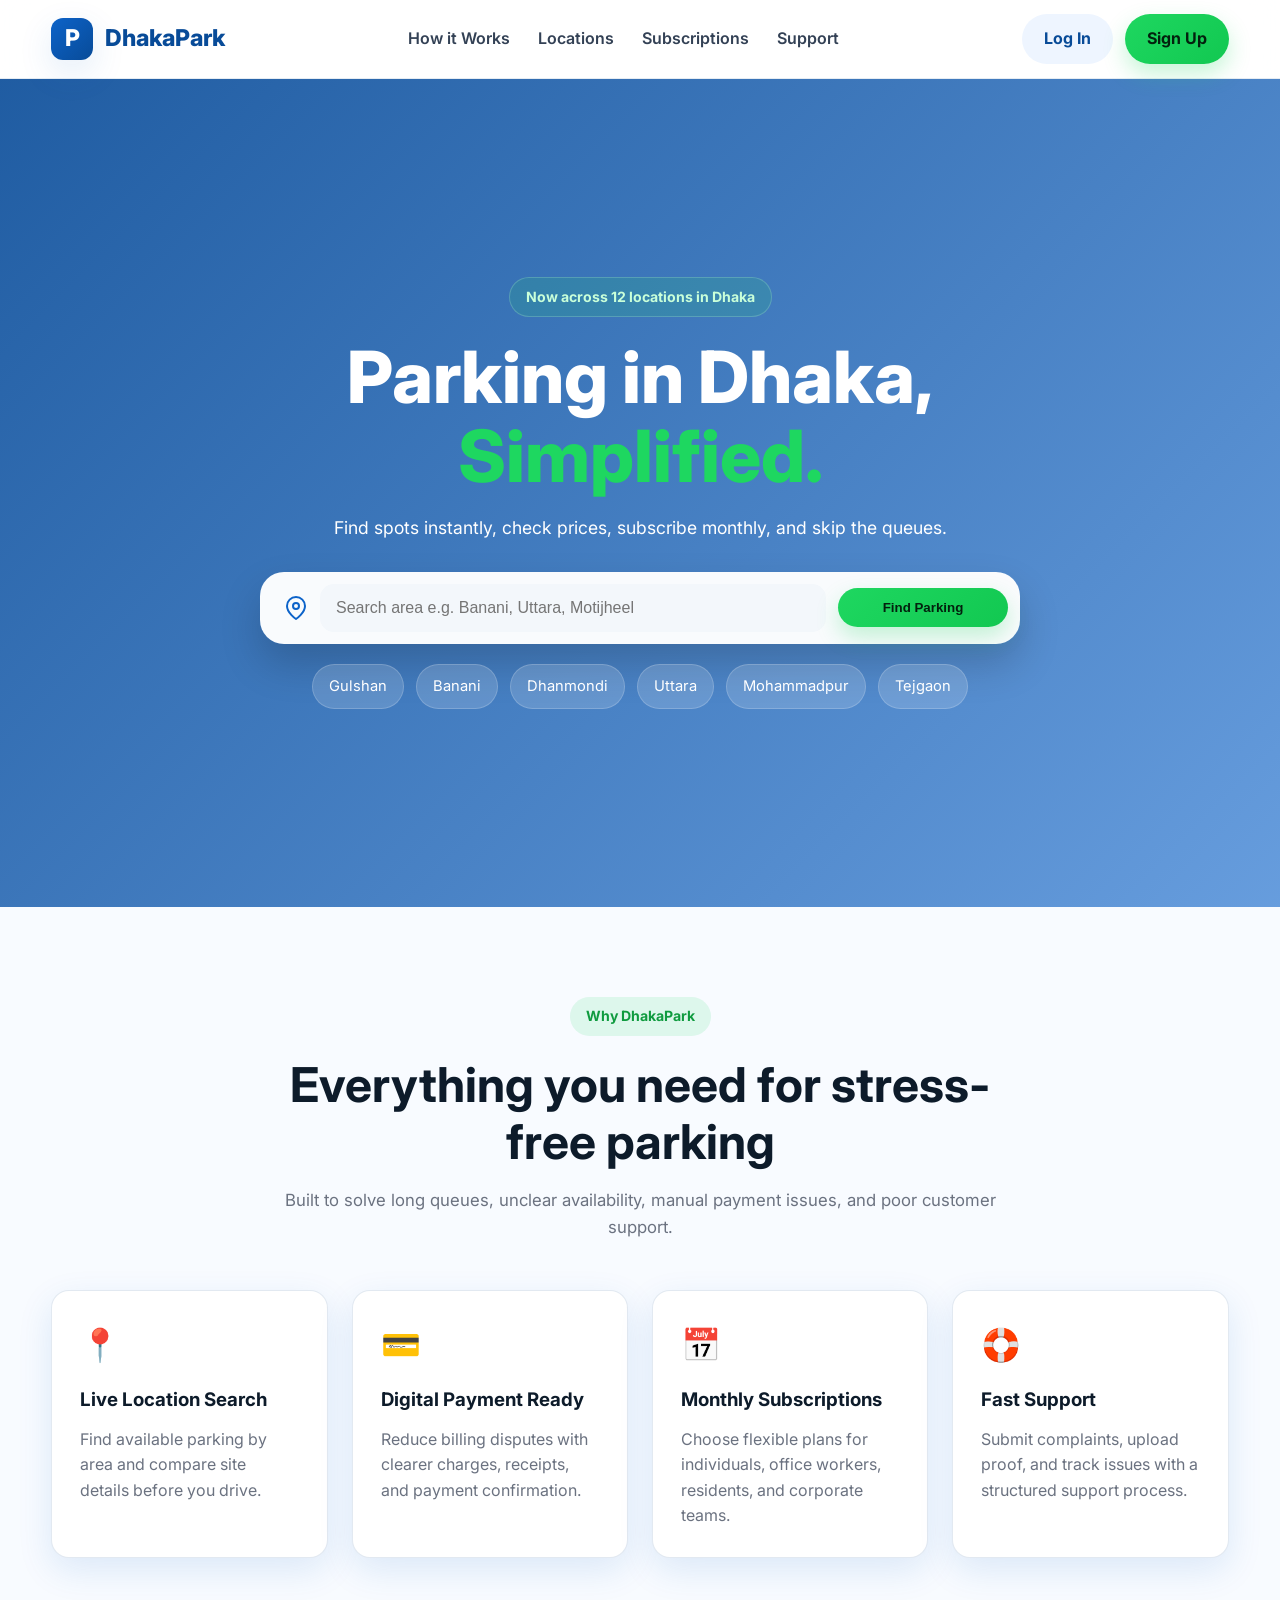
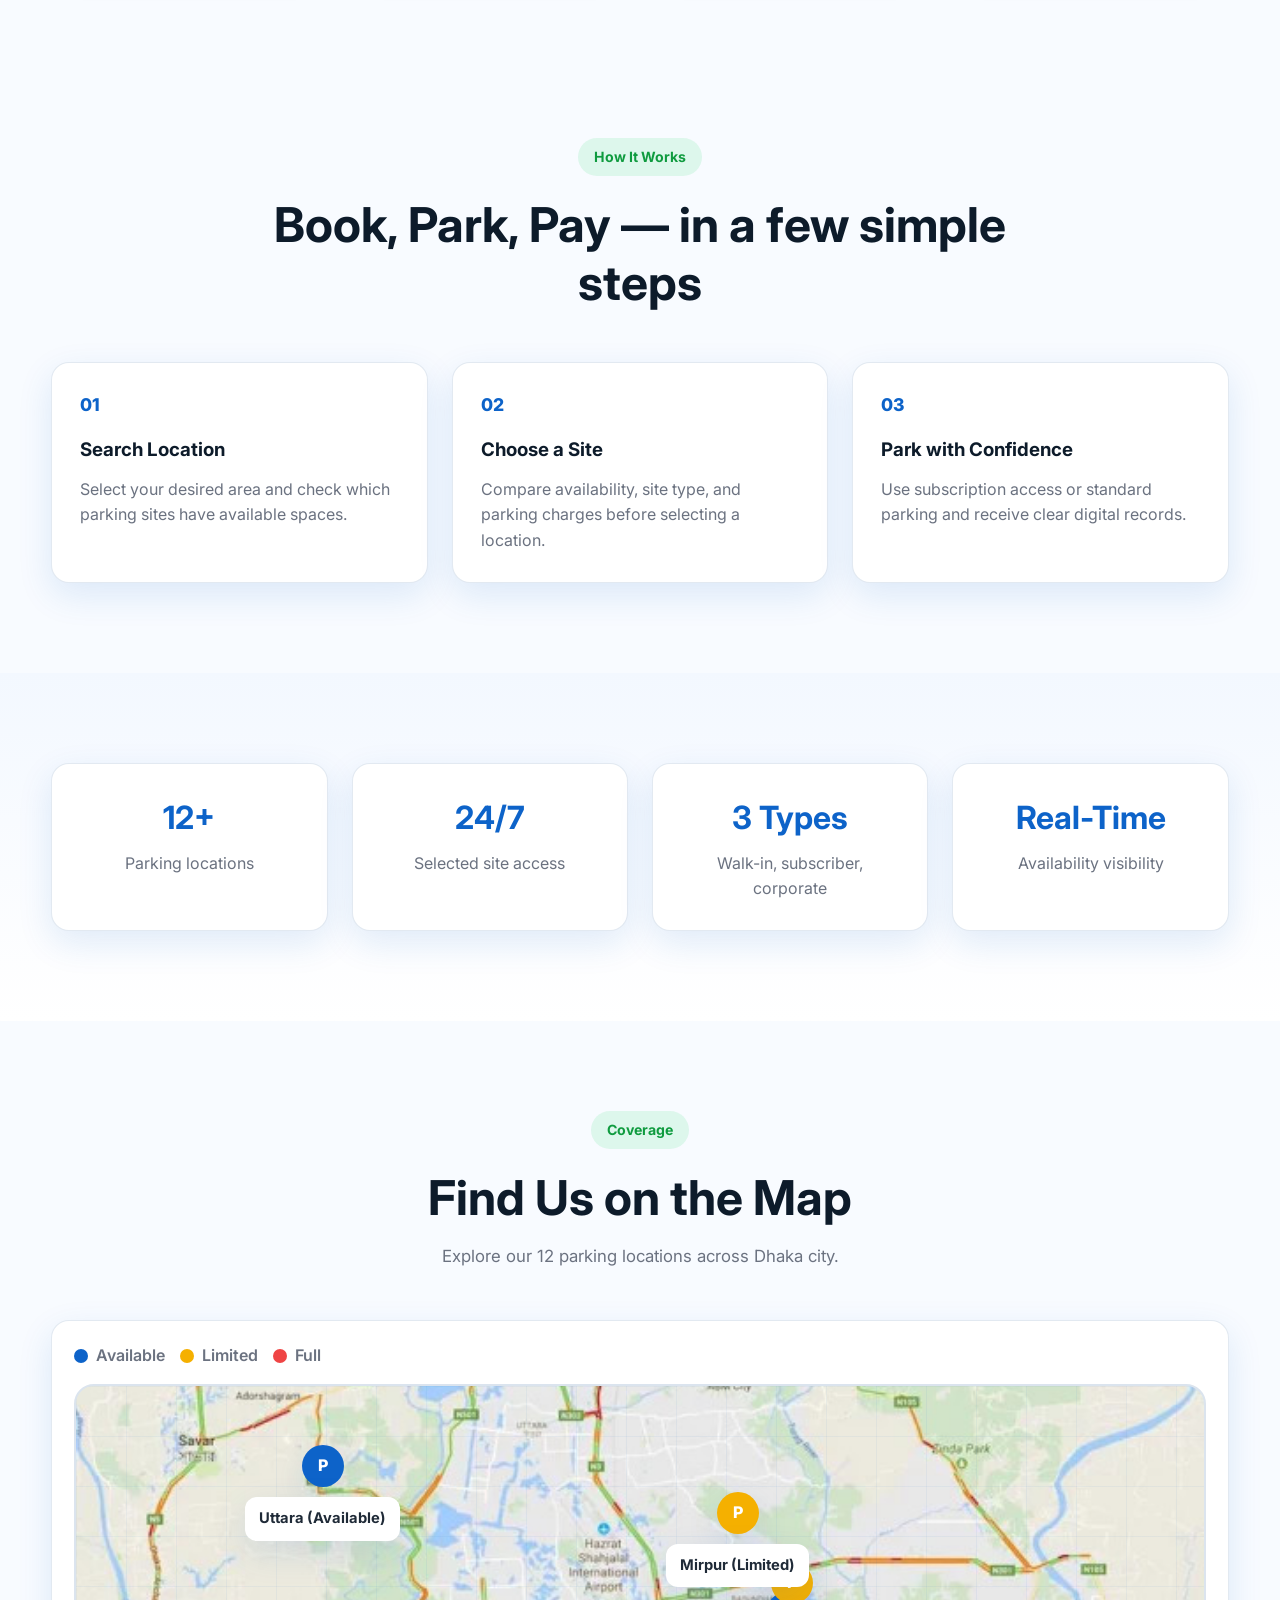
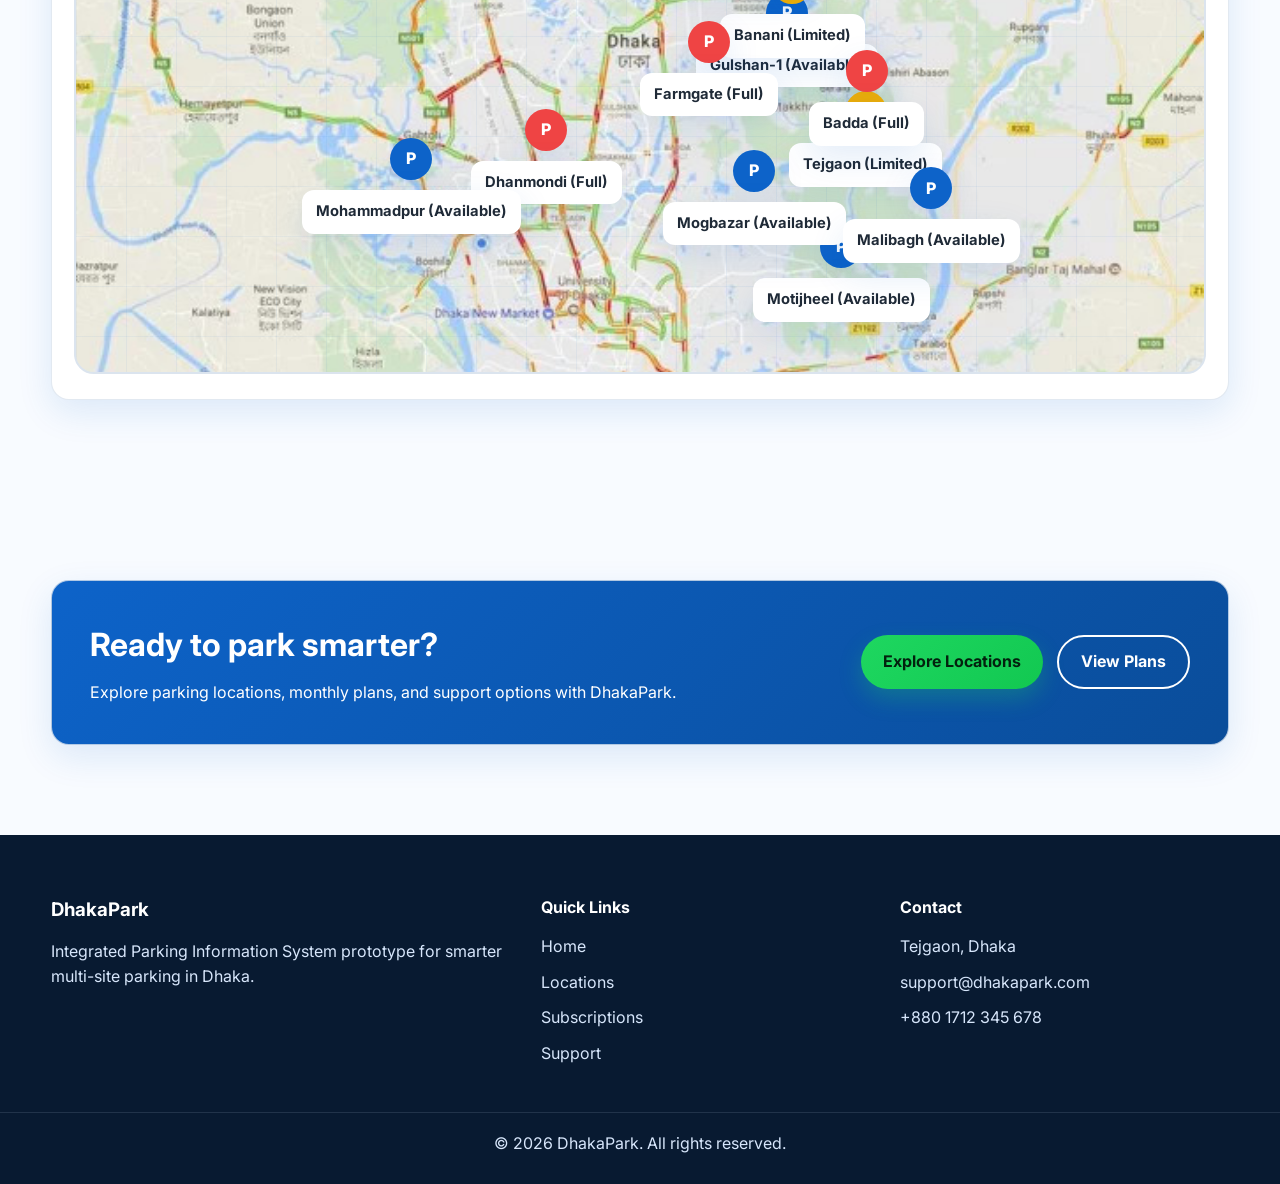
==== index.html @ 7a77daf3 "Initial commit: DhakaPark IPMIS prototype" ====
<!DOCTYPE html>
<html lang="en">
<head>
  <meta charset="UTF-8" />
  <meta name="viewport" content="width=device-width, initial-scale=1.0" />
  <title>DhakaPark | Smart Parking in Dhaka</title>
  <link rel="preconnect" href="https://fonts.googleapis.com">
  <link rel="preconnect" href="https://fonts.gstatic.com" crossorigin>
  <link href="https://fonts.googleapis.com/css2?family=Inter:wght@400;500;600;700;800&display=swap" rel="stylesheet">
  <link rel="stylesheet" href="css/style.css" />
</head>
<body>

  <header class="navbar">
    <div class="container nav-wrapper">
      <a href="index.html" class="logo">
        <div class="logo-icon">P</div>
        <span>DhakaPark</span>
      </a>

      <nav class="nav-links" id="navLinks">
        <a href="#how-it-works">How it Works</a>
        <a href="locations.html">Locations</a>
        <a href="subscriptions.html">Subscriptions</a>
        <a href="support.html">Support</a>
      </nav>

      <div class="nav-actions">
        <a href="login.html" class="btn btn-light">Log In</a>
        <a href="signup.html" class="btn btn-primary">Sign Up</a>
      </div>

      <button class="menu-toggle" id="menuToggle">☰</button>
    </div>
  </header>

  <section class="hero">
    <div class="hero-overlay"></div>
    <div class="container hero-content reveal">
      <span class="hero-badge">Now across 12 locations in Dhaka</span>
      <h1>Parking in Dhaka, <span>Simplified.</span></h1>
      <p>Find spots instantly, check prices, subscribe monthly, and skip the queues.</p>

      <div class="search-box">
        <svg class="search-icon" width="24" height="24" viewBox="0 0 24 24" fill="none" stroke="currentColor" stroke-width="2" stroke-linecap="round" stroke-linejoin="round"><path d="M21 10c0 7-9 13-9 13s-9-6-9-13a9 9 0 0 1 18 0z"></path><circle cx="12" cy="10" r="3"></circle></svg>
        <input type="text" id="mapSearchInput" placeholder="Search area e.g. Banani, Uttara, Motijheel" />
        <button id="mapSearchBtn" class="btn btn-primary search-btn">Find Parking</button>
      </div>

      <div class="popular-tags">
        <span>Gulshan</span>
        <span>Banani</span>
        <span>Dhanmondi</span>
        <span>Uttara</span>
        <span>Mohammadpur</span>
        <span>Tejgaon</span>
      </div>
    </div>
  </section>

  <section class="features section">
    <div class="container">
      <div class="section-title reveal">
        <span class="section-badge">Why DhakaPark</span>
        <h2>Everything you need for stress-free parking</h2>
        <p>Built to solve long queues, unclear availability, manual payment issues, and poor customer support.</p>
      </div>

      <div class="feature-grid">
        <div class="feature-card reveal">
          <div class="feature-icon">📍</div>
          <h3>Live Location Search</h3>
          <p>Find available parking by area and compare site details before you drive.</p>
        </div>

        <div class="feature-card reveal">
          <div class="feature-icon">💳</div>
          <h3>Digital Payment Ready</h3>
          <p>Reduce billing disputes with clearer charges, receipts, and payment confirmation.</p>
        </div>

        <div class="feature-card reveal">
          <div class="feature-icon">📅</div>
          <h3>Monthly Subscriptions</h3>
          <p>Choose flexible plans for individuals, office workers, residents, and corporate teams.</p>
        </div>

        <div class="feature-card reveal">
          <div class="feature-icon">🛟</div>
          <h3>Fast Support</h3>
          <p>Submit complaints, upload proof, and track issues with a structured support process.</p>
        </div>
      </div>
    </div>
  </section>

  <section class="how section" id="how-it-works">
    <div class="container">
      <div class="section-title reveal">
        <span class="section-badge">How It Works</span>
        <h2>Book, Park, Pay — in a few simple steps</h2>
      </div>

      <div class="steps-grid">
        <div class="step-card reveal">
          <span class="step-number">01</span>
          <h3>Search Location</h3>
          <p>Select your desired area and check which parking sites have available spaces.</p>
        </div>

        <div class="step-card reveal">
          <span class="step-number">02</span>
          <h3>Choose a Site</h3>
          <p>Compare availability, site type, and parking charges before selecting a location.</p>
        </div>

        <div class="step-card reveal">
          <span class="step-number">03</span>
          <h3>Park with Confidence</h3>
          <p>Use subscription access or standard parking and receive clear digital records.</p>
        </div>
      </div>
    </div>
  </section>

  <section class="stats section">
    <div class="container stats-grid">
      <div class="stat-card reveal">
        <h3>12+</h3>
        <p>Parking locations</p>
      </div>
      <div class="stat-card reveal">
        <h3>24/7</h3>
        <p>Selected site access</p>
      </div>
      <div class="stat-card reveal">
        <h3>3 Types</h3>
        <p>Walk-in, subscriber, corporate</p>
      </div>
      <div class="stat-card reveal">
        <h3>Real-Time</h3>
        <p>Availability visibility</p>
      </div>
    </div>
  </section>

  <section class="map section" id="map">
    <div class="container">
      <div class="section-title reveal">
        <span class="section-badge">Coverage</span>
        <h2>Find Us on the Map</h2>
        <p>Explore our 12 parking locations across Dhaka city.</p>
      </div>
      <div class="map-panel reveal">
        <div class="map-toolbar">
          <span style="display: flex; align-items: center; gap: 8px;"><div class="map-dot blue-status"></div> Available</span>
          <span style="display: flex; align-items: center; gap: 8px;"><div class="map-dot yellow"></div> Limited</span>
          <span style="display: flex; align-items: center; gap: 8px;"><div class="map-dot red"></div> Full</span>
        </div>
        <div class="fake-map">
          <div class="map-grid"></div>
          
          <div class="map-marker marker-a" style="top: 35%; left: 55%;">
            <span>P</span>
            <div class="map-label">Gulshan-1 (Available)</div>
          </div>
          
          <div class="map-marker marker-b" style="top: 30%; left: 45%;">
            <span>P</span>
            <div class="map-label">Banani (Limited)</div>
          </div>
          
          <div class="map-marker marker-c" style="top: 55%; left: 35%;">
            <span>P</span>
            <div class="map-label">Dhanmondi (Full)</div>
          </div>
          
          <div class="map-marker marker-a" style="top: 75%; left: 60%;">
            <span>P</span>
            <div class="map-label">Motijheel (Available)</div>
          </div>

          <div class="map-marker marker-a" style="top: 10%; left: 15%;">
            <span>P</span>
            <div class="map-label">Uttara (Available)</div>
          </div>

          <div class="map-marker marker-b" style="bottom: 15%; right: 35%;">
            <span>P</span>
            <div class="map-label">Mirpur (Limited)</div>
          </div>

          <div class="map-marker marker-c" style="top: 40%; left: 50%;">
            <span>P</span>
            <div class="map-label">Farmgate (Full)</div>
          </div>

          <div class="map-marker marker-a" style="top: 60%; left: 20%;">
            <span>P</span>
            <div class="map-label">Mohammadpur (Available)</div>
          </div>

          <div class="map-marker marker-b" style="top: 52%; left: 58%;">
            <span>P</span>
            <div class="map-label">Tejgaon (Limited)</div>
          </div>

          <div class="map-marker marker-a" style="top: 62%; left: 52%;">
            <span>P</span>
            <div class="map-label">Mogbazar (Available)</div>
          </div>

          <div class="map-marker marker-c" style="top: 45%; left: 65%;">
            <span>P</span>
            <div class="map-label">Badda (Full)</div>
          </div>

          <div class="map-marker marker-a" style="top: 65%; left: 68%;">
            <span>P</span>
            <div class="map-label">Malibagh (Available)</div>
          </div>
        </div>
      </div>
    </div>
  </section>

  <section class="cta section">
    <div class="container cta-box reveal">
      <div>
        <h2>Ready to park smarter?</h2>
        <p>Explore parking locations, monthly plans, and support options with DhakaPark.</p>
      </div>
      <div class="cta-buttons">
        <a href="locations.html" class="btn btn-primary">Explore Locations</a>
        <a href="subscriptions.html" class="btn btn-outline">View Plans</a>
      </div>
    </div>
  </section>

  <footer class="footer">
    <div class="container footer-grid">
      <div>
        <h3>DhakaPark</h3>
        <p>Integrated Parking Information System prototype for smarter multi-site parking in Dhaka.</p>
      </div>

      <div>
        <h4>Quick Links</h4>
        <a href="index.html">Home</a>
        <a href="locations.html">Locations</a>
        <a href="subscriptions.html">Subscriptions</a>
        <a href="support.html">Support</a>
      </div>

      <div>
        <h4>Contact</h4>
        <p>Tejgaon, Dhaka</p>
        <p>support@dhakapark.com</p>
        <p>+880 1712 345 678</p>
      </div>
    </div>
    <div class="footer-bottom">
      <p>© 2026 DhakaPark. All rights reserved.</p>
    </div>
  </footer>

  <script src="js/script.js"></script>
</body>
</html>
---- css/style.css ----
* {
  margin: 0;
  padding: 0;
  box-sizing: border-box;
}

:root {
  --primary: #0d63c9;
  --primary-dark: #084b98;
  --secondary: #1ed760;
  --dark: #0d1b2a;
  --text: #1f2a37;
  --muted: #6b7280;
  --light: #f4f8fc;
  --white: #ffffff;
  --border: #dbe4ee;
  --shadow: 0 12px 35px rgba(13, 99, 201, 0.12);
  --radius: 18px;
}

html {
  scroll-behavior: smooth;
}

body {
  font-family: 'Inter', sans-serif;
  color: var(--text);
  background: #f8fbff;
  line-height: 1.6;
}

a {
  text-decoration: none;
  color: inherit;
}

.container {
  width: min(1180px, 92%);
  margin: 0 auto;
}

.section {
  padding: 90px 0;
}

.navbar {
  position: sticky;
  top: 0;
  z-index: 999;
  background: rgba(255, 255, 255, 0.88);
  backdrop-filter: blur(14px);
  border-bottom: 1px solid rgba(219, 228, 238, 0.7);
}

.nav-wrapper {
  display: flex;
  align-items: center;
  justify-content: space-between;
  min-height: 78px;
  position: relative;
}

.logo {
  display: flex;
  align-items: center;
  gap: 12px;
  font-size: 1.45rem;
  font-weight: 800;
  color: var(--primary-dark);
}

.logo-icon {
  width: 42px;
  height: 42px;
  background: linear-gradient(135deg, var(--primary), var(--primary-dark));
  color: var(--white);
  border-radius: 12px;
  display: grid;
  place-items: center;
  font-weight: 800;
  box-shadow: var(--shadow);
}

.nav-links {
  display: flex;
  align-items: center;
  gap: 28px;
}

.nav-links a {
  font-weight: 600;
  color: #334155;
  transition: 0.3s ease;
  position: relative;
}

.nav-links a:hover,
.nav-links a.active-link {
  color: var(--primary);
}

.nav-links a::after {
  content: "";
  position: absolute;
  left: 0;
  bottom: -8px;
  width: 0;
  height: 2px;
  background: var(--secondary);
  transition: 0.3s ease;
}

.nav-links a:hover::after,
.nav-links a.active-link::after {
  width: 100%;
}

.nav-actions {
  display: flex;
  align-items: center;
  gap: 12px;
}

.menu-toggle {
  display: none;
  border: none;
  background: transparent;
  font-size: 1.7rem;
  cursor: pointer;
}

.btn {
  display: inline-flex;
  align-items: center;
  justify-content: center;
  padding: 12px 22px;
  border-radius: 999px;
  font-weight: 700;
  transition: 0.35s ease;
  cursor: pointer;
  border: none;
}

.btn-primary {
  background: linear-gradient(135deg, var(--secondary), #12c851);
  color: #03210e;
  box-shadow: 0 10px 22px rgba(30, 215, 96, 0.25);
}

.btn-primary:hover {
  transform: translateY(-2px);
  box-shadow: 0 14px 26px rgba(30, 215, 96, 0.35);
}

.btn-light {
  background: #eef5ff;
  color: var(--primary-dark);
}

.btn-outline {
  border: 2px solid var(--white);
  color: var(--white);
  background: transparent;
}

.btn-outline:hover {
  background: var(--white);
  color: var(--primary);
}

.btn-blue {
  background: var(--primary);
  color: var(--white);
}

.btn-blue:hover {
  background: var(--primary-dark);
  transform: translateY(-2px);
}

.btn-outline-blue {
  border: 2px solid var(--primary);
  background: transparent;
  color: var(--primary);
}

.btn-outline-blue:hover {
  background: var(--primary);
  color: var(--white);
}

.full-btn {
  width: 100%;
}

.hero {
  position: relative;
  min-height: 92vh;
  display: flex;
  align-items: center;
  background: url("../assets/home.jpg") center center/cover no-repeat;
  overflow: hidden;
}

.hero-overlay {
  position: absolute;
  inset: 0;
  background: linear-gradient(135deg, rgba(8, 75, 152, 0.9), rgba(13, 99, 201, 0.62));
}

.hero-content {
  position: relative;
  z-index: 2;
  text-align: center;
  color: var(--white);
  max-width: 900px;
}

.hero-badge,
.section-badge {
  display: inline-block;
  padding: 8px 16px;
  border-radius: 999px;
  font-size: 0.88rem;
  font-weight: 700;
  margin-bottom: 20px;
}

.hero-badge {
  background: rgba(30, 215, 96, 0.14);
  color: #c9ffd9;
  border: 1px solid rgba(201, 255, 217, 0.22);
}

.section-badge {
  background: rgba(30, 215, 96, 0.12);
  color: #0f9b3f;
}

.hero h1,
.inner-hero h1,
.support-hero h1 {
  font-size: clamp(2.6rem, 6vw, 4.5rem);
  line-height: 1.1;
  font-weight: 800;
  margin-bottom: 18px;
}

.hero h1 span {
  color: var(--secondary);
}

.hero p,
.inner-hero p,
.support-hero p {
  font-size: 1.1rem;
  max-width: 760px;
  margin: 0 auto 30px;
}

.search-box {
  width: min(760px, 100%);
  background: rgba(255, 255, 255, 0.97);
  border-radius: 24px;
  padding: 12px;
  display: flex;
  gap: 12px;
  align-items: center;
  margin: 0 auto 20px;
  box-shadow: 0 20px 40px rgba(0, 0, 0, 0.18);
}

.search-box input {
  width: 100%;
  border: none;
  outline: none;
  padding: 15px 16px;
  border-radius: 14px;
  font-size: 1rem;
  background: #f3f7fb;
  transition: 0.3s ease;
}

.search-icon {
  margin-left: 12px;
  color: var(--primary);
  flex-shrink: 0;
}

.search-btn {
  min-width: 170px;
}

.popular-tags,
.support-tags {
  display: flex;
  flex-wrap: wrap;
  justify-content: center;
  gap: 12px;
}

.popular-tags span,
.support-tags span {
  padding: 10px 16px;
  border-radius: 999px;
  font-size: 0.92rem;
  cursor: pointer;
}

.popular-tags span {
  background: rgba(255, 255, 255, 0.16);
  border: 1px solid rgba(255, 255, 255, 0.18);
}

.support-tags span {
  background: rgba(255, 255, 255, 0.12);
  color: #d8ebff;
  border: 1px solid rgba(255, 255, 255, 0.16);
}

.section-title {
  text-align: center;
  max-width: 760px;
  margin: 0 auto 50px;
}

.section-title h2 {
  font-size: clamp(2rem, 4vw, 3rem);
  line-height: 1.2;
  margin-bottom: 16px;
  color: var(--dark);
}

.section-title p {
  color: var(--muted);
  font-size: 1.05rem;
}

.feature-grid,
.steps-grid,
.stats-grid,
.receipt-grid {
  display: grid;
  gap: 24px;
}

.feature-grid {
  grid-template-columns: repeat(auto-fit, minmax(240px, 1fr));
}

.steps-grid {
  grid-template-columns: repeat(auto-fit, minmax(260px, 1fr));
}

.stats-grid {
  grid-template-columns: repeat(auto-fit, minmax(180px, 1fr));
}

.receipt-grid {
  grid-template-columns: repeat(auto-fit, minmax(300px, 1fr));
}

.feature-card,
.step-card,
.stat-card,
.cta-box,
.plan-card,
.form-card,
.receipt-card,
.ticket-card,
.filter-card,
.auth-card,
.parking-card,
.map-panel {
  background: var(--white);
  border-radius: var(--radius);
  box-shadow: var(--shadow);
  border: 1px solid rgba(219, 228, 238, 0.8);
}

.feature-card,
.step-card,
.stat-card,
.plan-card,
.form-card,
.receipt-card,
.parking-card {
  padding: 28px;
  transition: 0.35s ease;
}

.feature-card:hover,
.step-card:hover,
.stat-card:hover,
.plan-card:hover,
.receipt-card:hover,
.parking-card:hover {
  transform: translateY(-8px);
}

.feature-icon {
  font-size: 2rem;
  margin-bottom: 14px;
}

.feature-card h3,
.step-card h3 {
  margin-bottom: 12px;
  color: var(--dark);
}

.feature-card p,
.step-card p,
.stat-card p,
.small-text,
.plan-desc {
  color: var(--muted);
}

.step-number {
  display: inline-block;
  margin-bottom: 16px;
  font-size: 1.1rem;
  font-weight: 800;
  color: var(--primary);
}

.stats {
  background: linear-gradient(180deg, #f3f8ff, #ffffff);
}

.stat-card {
  text-align: center;
}

.stat-card h3 {
  font-size: 2rem;
  color: var(--primary);
  margin-bottom: 8px;
}

.cta-box {
  padding: 38px;
  display: flex;
  justify-content: space-between;
  align-items: center;
  gap: 22px;
  background: linear-gradient(135deg, #0d63c9, #0a4d9a);
  color: var(--white);
}

.cta-box h2 {
  font-size: 2rem;
  margin-bottom: 10px;
}

.cta-buttons {
  display: flex;
  gap: 14px;
  flex-wrap: wrap;
}

.inner-hero,
.support-hero {
  background: linear-gradient(135deg, #0d63c9, #084b98);
  color: var(--white);
  text-align: center;
}

.small-hero {
  padding: 90px 0 70px;
}

.support-hero {
  padding: 100px 0 70px;
}

.locations-layout,
.subscription-layout {
  display: grid;
  grid-template-columns: 1.02fr 1.2fr;
  gap: 28px;
  align-items: start;
}

.status,
.response-badge,
.paid-badge,
.most-popular {
  padding: 6px 14px;
  border-radius: 999px;
  font-size: 0.82rem;
  font-weight: 700;
  display: inline-flex;
  align-items: center;
}

.available-badge,
.paid-badge,
.response-badge {
  background: rgba(30, 215, 96, 0.15);
  color: #0b8a3c;
  border: 1px solid rgba(30, 215, 96, 0.3);
}

.limited-badge {
  background: rgba(255, 182, 0, 0.14);
  color: #a96b00;
  border: 1px solid rgba(255, 182, 0, 0.3);
}

.full-badge {
  background: rgba(255, 83, 83, 0.12);
  color: #c0392b;
  border: 1px solid rgba(255, 83, 83, 0.3);
}

.map-panel {
  padding: 22px;
  min-height: 680px;
  overflow: hidden;
}

.map-toolbar {
  display: flex;
  align-items: center;
  gap: 15px;
  flex-wrap: wrap;
  margin-bottom: 16px;
  font-weight: 600;
  color: var(--muted);
}

.map-dot {
  width: 14px;
  height: 14px;
  border-radius: 50%;
}

.map-dot.blue-status { background: #0d63c9; }
.map-dot.yellow { background: #f5b000; }
.map-dot.red { background: #ef4444; }

.fake-map {
  position: relative;
  background: url("../assets/dhaka-map.jpg") center center/cover no-repeat;
  border-radius: 20px;
  min-height: 590px;
  overflow: hidden;
  border: 2px solid var(--border);
}

.map-grid {
  position: absolute;
  inset: 0;
  background-image:
    linear-gradient(rgba(13,99,201,0.05) 1px, transparent 1px),
    linear-gradient(90deg, rgba(13,99,201,0.05) 1px, transparent 1px);
  background-size: 50px 50px;
  pointer-events: none;
}

.map-marker {
  position: absolute;
  display: flex;
  flex-direction: column;
  align-items: center;
  animation: float 3.5s ease-in-out infinite;
}

.map-marker span {
  width: 42px;
  height: 42px;
  border-radius: 50%;
  display: grid;
  place-items: center;
  color: white;
  font-weight: 800;
  box-shadow: var(--shadow);
}

.marker-a span { background: #0d63c9; } /* Sample: Available */
.marker-b span { background: #f5b000; } /* Sample: Limited */
.marker-c span { background: #ef4444; } /* Sample: Full */
.marker-d span { background: #0d63c9; }
.marker-e span { background: #0d63c9; }
.marker-f span { background: #f5b000; }
.marker-g span { background: #ef4444; }

.map-label {
  margin-top: 10px;
  background: white;
  padding: 10px 14px;
  border-radius: 12px;
  box-shadow: var(--shadow);
  font-weight: 700;
  color: var(--text);
  text-align: center;
  font-size: 0.92rem;
}

.marker-a { top: 20%; left: 28%; }
.marker-b { top: 18%; right: 18%; }
.marker-c { bottom: 22%; left: 45%; }
.marker-d { top: 44%; right: 10%; }
.marker-e { top: 10%; left: 15%; }
.marker-f { bottom: 15%; right: 35%; }
.marker-g { top: 40%; left: 50%; }

.map-marker.highlight {
  z-index: 10;
}

.map-marker.highlight span {
  transform: scale(1.4);
  background: var(--secondary);
  box-shadow: 0 0 25px var(--secondary);
  border: 3px solid white;
}

.plan-toggle {
  display: flex;
  justify-content: center;
  gap: 14px;
  margin-bottom: 30px;
}

.toggle-btn {
  padding: 12px 24px;
  border: none;
  border-radius: 999px;
  background: #eef5ff;
  font-weight: 700;
  cursor: pointer;
}

.toggle-btn.active {
  background: var(--primary);
  color: white;
}

.plan-card h2 {
  font-size: 2rem;
  color: var(--primary);
  margin: 12px 0;
}

.plan-card h2 span {
  font-size: 1rem;
  color: var(--muted);
}

.plan-card ul {
  margin: 18px 0 24px 18px;
}

.plan-card li {
  margin-bottom: 10px;
  color: var(--text);
}

.plan-label {
  text-transform: uppercase;
  letter-spacing: 1px;
  color: var(--muted);
  font-size: 0.84rem;
  font-weight: 700;
}

.featured {
  background: linear-gradient(180deg, #0d63c9, #084b98);
  color: white;
}

.featured h2,
.featured h3,
.featured .plan-label,
.featured .plan-desc,
.featured li {
  color: white;
}

.form-card h3 {
  margin-bottom: 8px;
  font-size: 1.6rem;
}

.form-grid,
.ticket-form,
.auth-form {
  display: grid;
  gap: 18px;
}

.form-group label {
  display: block;
  font-weight: 700;
  margin-bottom: 8px;
}

.form-group input,
.form-group select,
.form-group textarea,
.full-input,
.toolbar-select {
  width: 100%;
  border: 1px solid var(--border);
  outline: none;
  padding: 15px 16px;
  border-radius: 14px;
  font-size: 1rem;
  background: #f8fbff;
  transition: 0.3s ease;
}

.form-group input:focus,
.form-group select:focus,
.form-group textarea:focus,
.full-input:focus,
.toolbar-select:focus {
  border-color: var(--primary);
  box-shadow: 0 0 0 4px rgba(13, 99, 201, 0.08);
}

.summary-box {
  display: flex;
  justify-content: space-between;
  align-items: center;
  gap: 12px;
  padding: 18px;
  background: #f4f8ff;
  border-radius: 16px;
  border: 1px solid var(--border);
}

.ticket-card {
  padding: 28px;
}

.ticket-header {
  margin-bottom: 22px;
}

.two-col {
  display: grid;
  grid-template-columns: 1fr 1fr;
  gap: 18px;
}

.upload-box {
  display: flex;
  justify-content: space-between;
  align-items: center;
  gap: 16px;
  padding: 18px;
  border-radius: 16px;
  border: 2px dashed #c8d8eb;
  background: #f8fbff;
}

.receipt-toolbar {
  display: grid;
  grid-template-columns: 1fr 220px;
  gap: 18px;
  margin-bottom: 28px;
}

.receipt-card p {
  margin-bottom: 8px;
}

.auth-body {
  min-height: 100vh;
  background: linear-gradient(135deg, rgba(8, 75, 152, 0.85), rgba(13, 99, 201, 0.7)), url("../assets/home.jpg") center center/cover no-repeat;
  display: flex;
  flex-direction: column;
}

.auth-navbar {
  background: rgba(255, 255, 255, 0.95);
  backdrop-filter: blur(10px);
  width: 100%;
}

.auth-wrapper {
  flex-grow: 1;
  display: grid;
  place-items: center;
  padding: 40px 15px;
}

.auth-card {
  width: min(520px, 100%);
  padding: 34px;
  text-align: center;
}

.auth-logo {
  justify-content: center;
  margin-bottom: 20px;
}

.auth-card h1 {
  font-size: 2rem;
  margin-bottom: 10px;
}

.auth-card p {
  color: var(--muted);
  margin-bottom: 20px;
}

.auth-bottom {
  margin-top: 14px;
}

.auth-bottom a {
  color: var(--primary);
  font-weight: 700;
}

.parking-meta {
  display: flex;
  justify-content: space-between;
  gap: 10px;
  margin: 12px 0;
  font-weight: 700;
  color: var(--primary);
}

.card-actions {
  display: flex;
  gap: 12px;
  flex-wrap: wrap;
  margin-top: 18px;
}

.available {
  border-left: 6px solid #1ed760;
}

.limited {
  border-left: 6px solid #f5b000;
}

.full {
  border-left: 6px solid #ef4444;
}

.footer {
  background: #081a31;
  color: #d7e6fb;
  padding-top: 60px;
}

.footer-grid {
  display: grid;
  grid-template-columns: 1.4fr 1fr 1fr;
  gap: 30px;
  padding-bottom: 35px;
}

.footer h3, .footer h4 {
  margin-bottom: 14px;
  color: #ffffff;
}

.footer a, .footer p {
  display: block;
  color: #d7e6fb;
  margin-bottom: 10px;
}

.footer-bottom {
  text-align: center;
  border-top: 1px solid rgba(215, 230, 251, 0.12);
  padding: 18px 0;
  color: #b7cce9;
}

.reveal {
  opacity: 0;
  transform: translateY(40px);
  transition: all 0.9s ease;
}

.reveal.active {
  opacity: 1;
  transform: translateY(0);
}

@media (max-width: 992px) {
  .nav-links, .nav-actions { display: none; }
  .menu-toggle { display: block; }
  .locations-layout, .subscription-layout, .footer-grid { grid-template-columns: 1fr; }
}
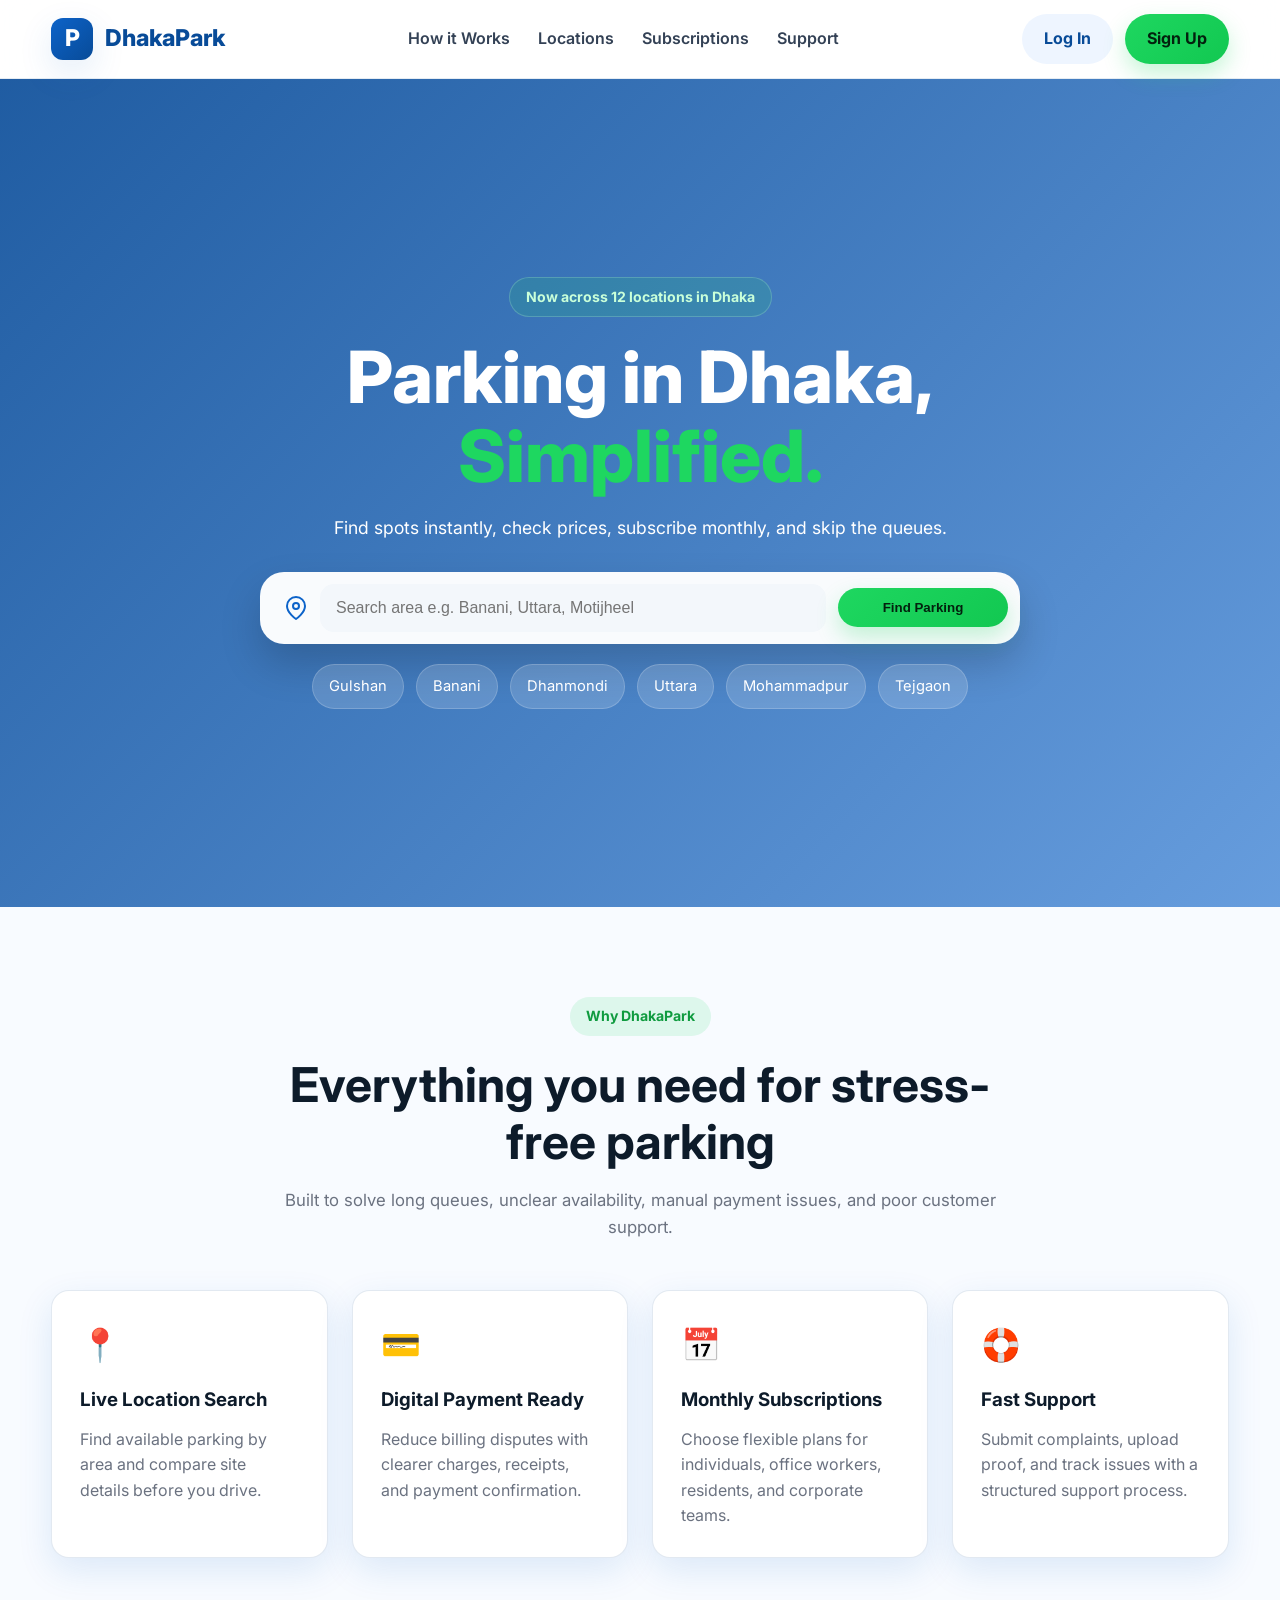
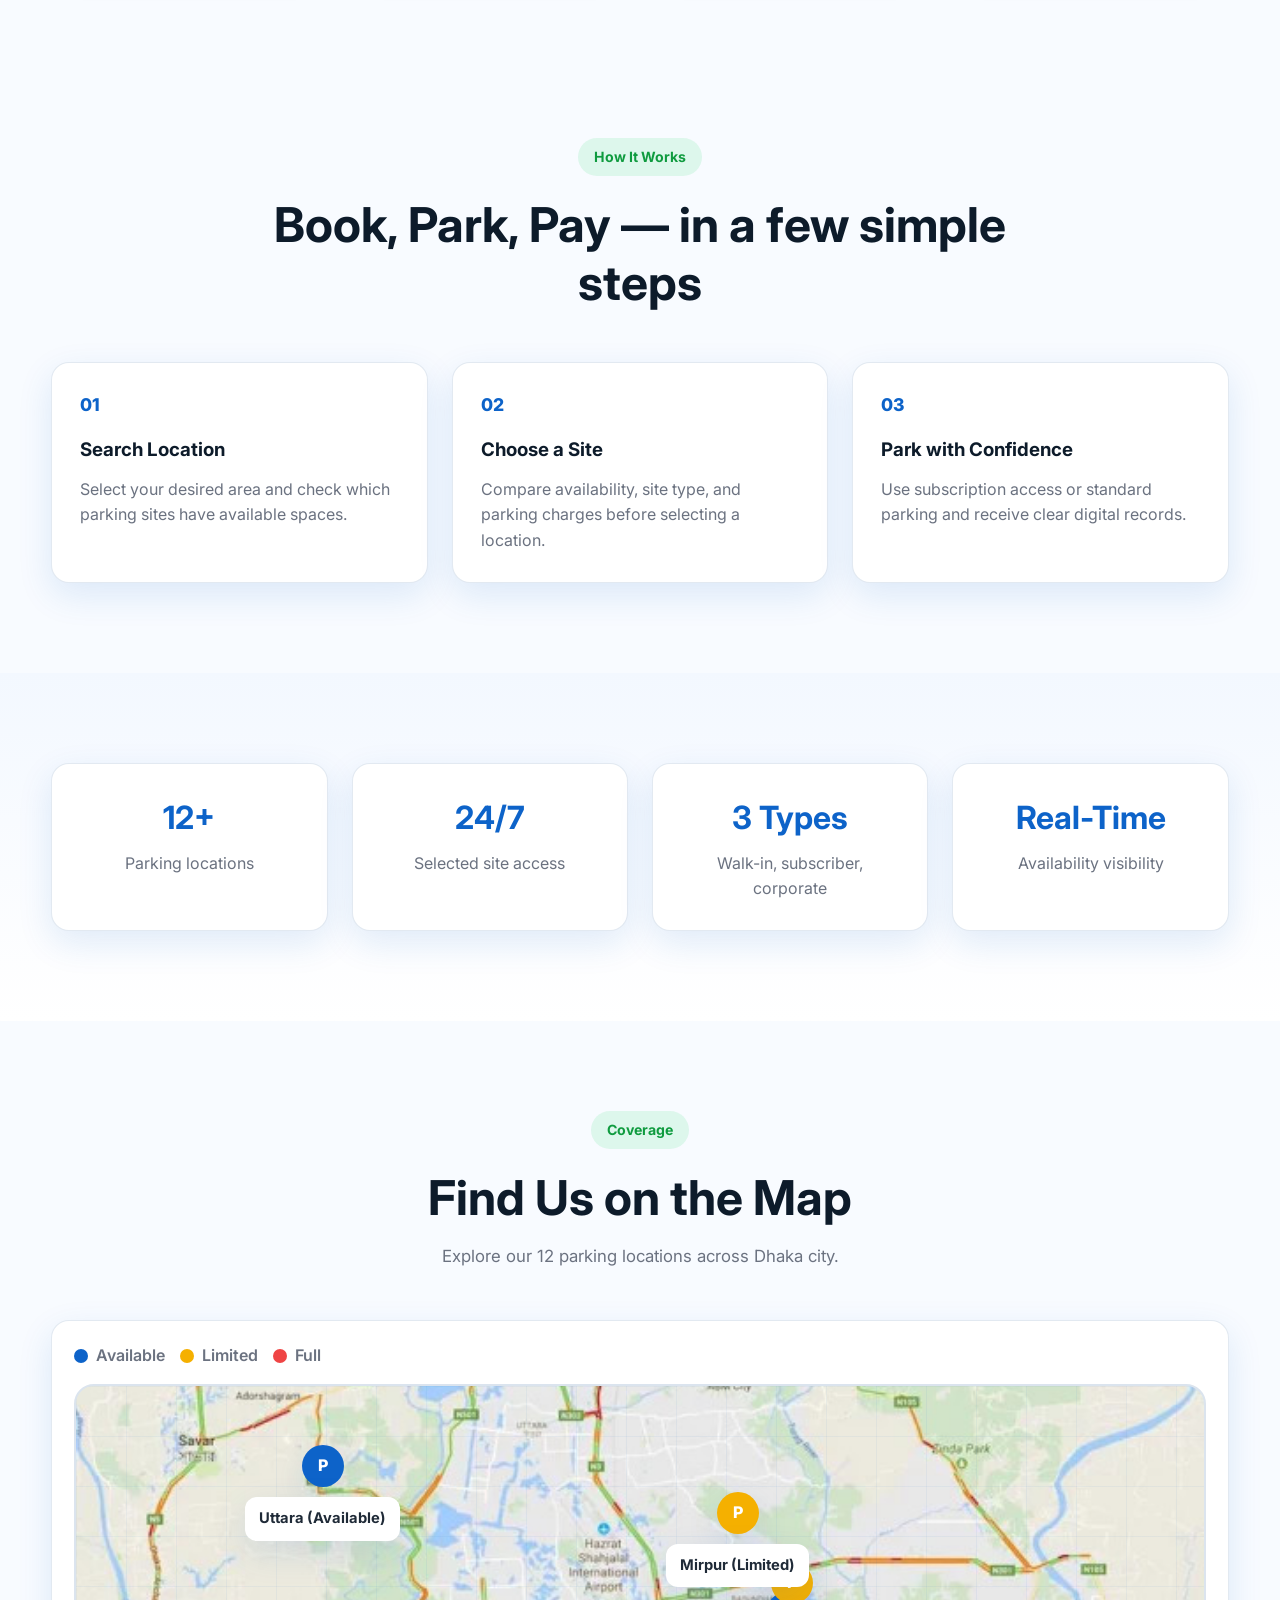
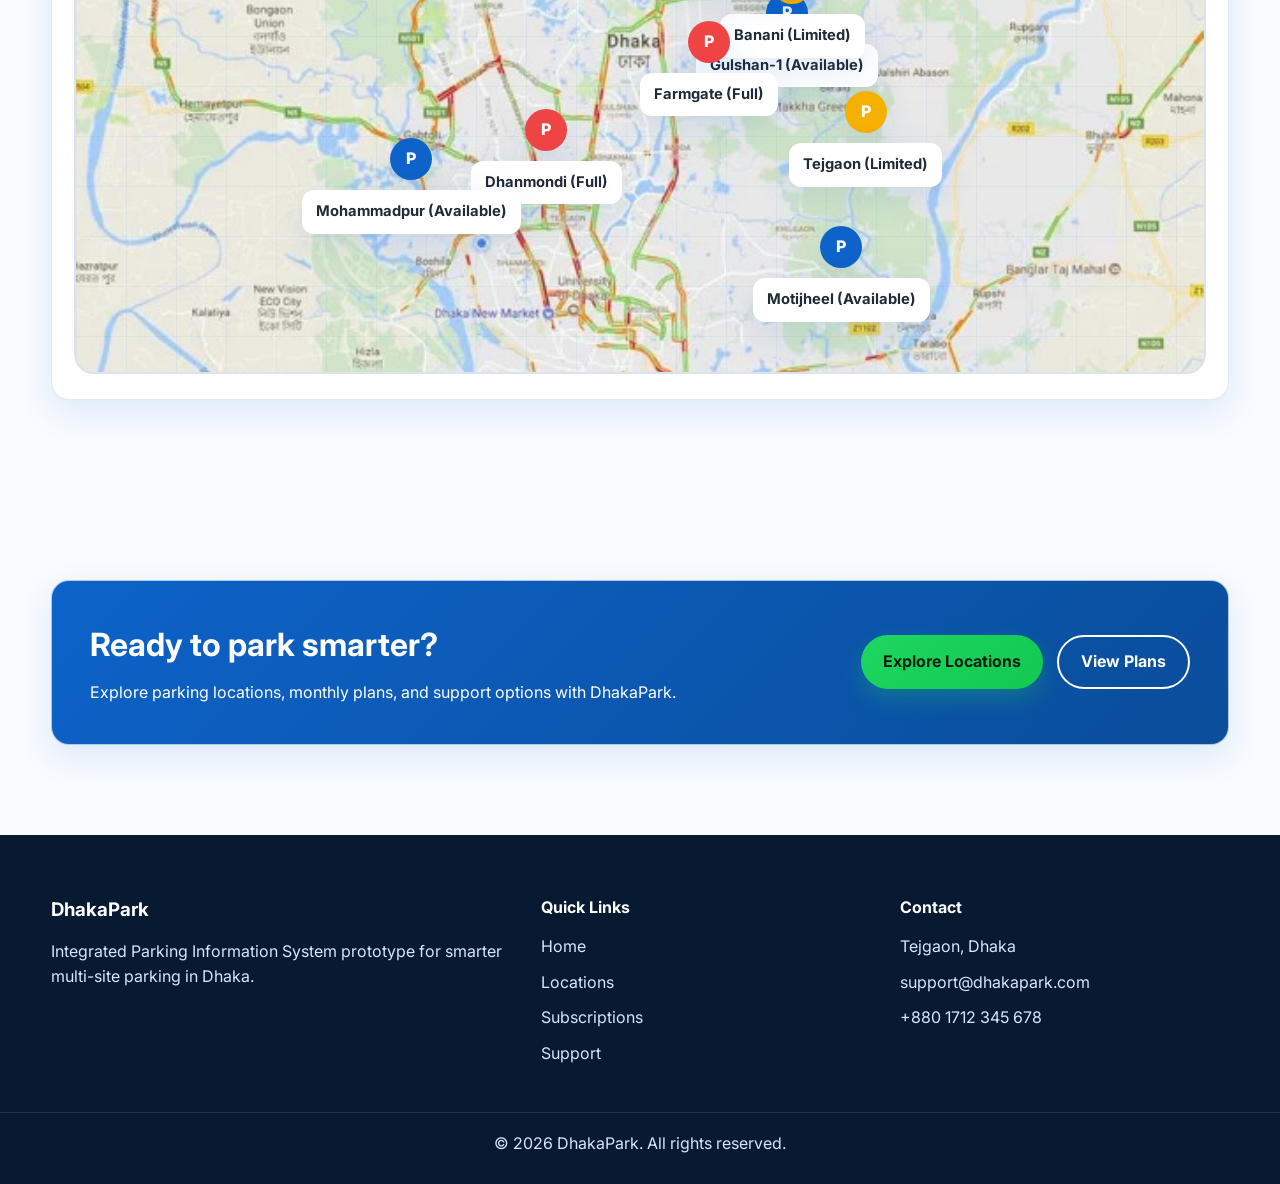
==== commit 62b661d7: "updated dashboard and map layout" ====
--- a/index.html
+++ b/index.html
@@ -204,21 +204,6 @@
             <span>P</span>
             <div class="map-label">Tejgaon (Limited)</div>
           </div>
-
-          <div class="map-marker marker-a" style="top: 62%; left: 52%;">
-            <span>P</span>
-            <div class="map-label">Mogbazar (Available)</div>
-          </div>
-
-          <div class="map-marker marker-c" style="top: 45%; left: 65%;">
-            <span>P</span>
-            <div class="map-label">Badda (Full)</div>
-          </div>
-
-          <div class="map-marker marker-a" style="top: 65%; left: 68%;">
-            <span>P</span>
-            <div class="map-label">Malibagh (Available)</div>
-          </div>
         </div>
       </div>
     </div>
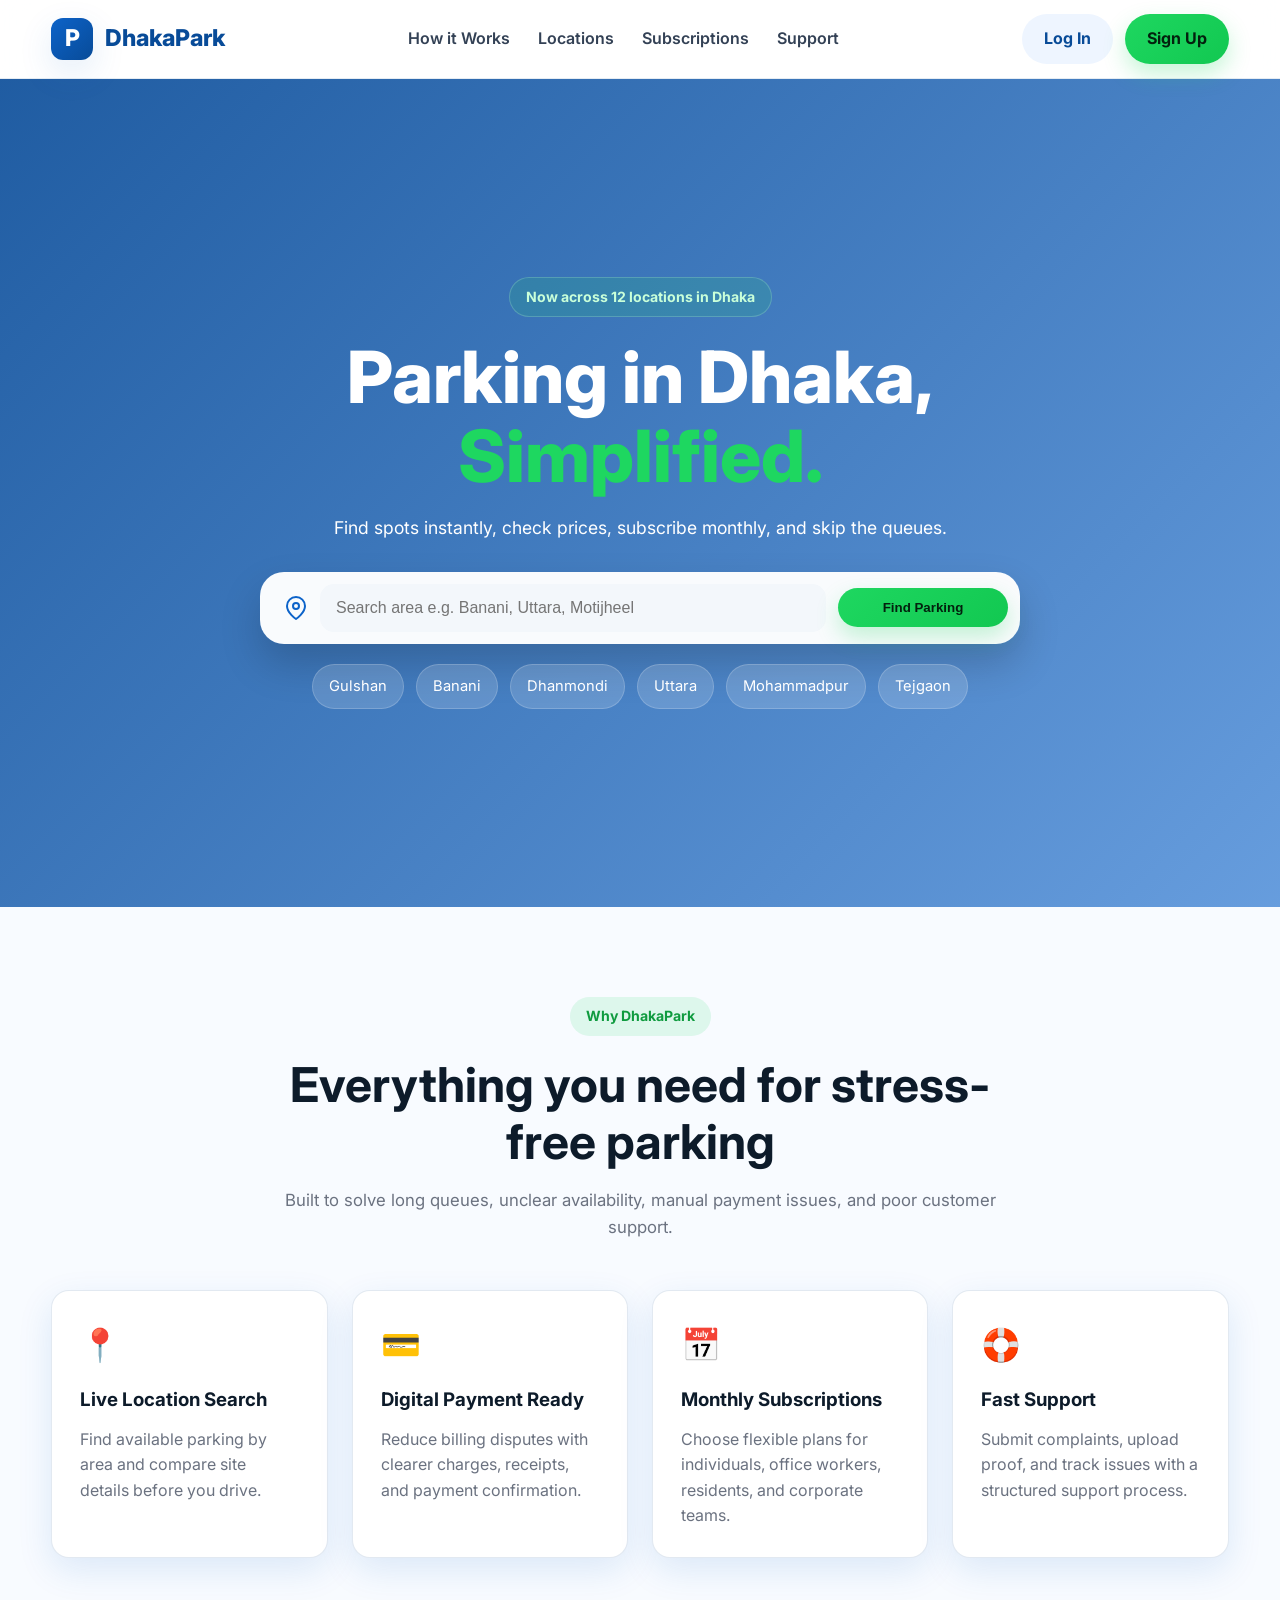
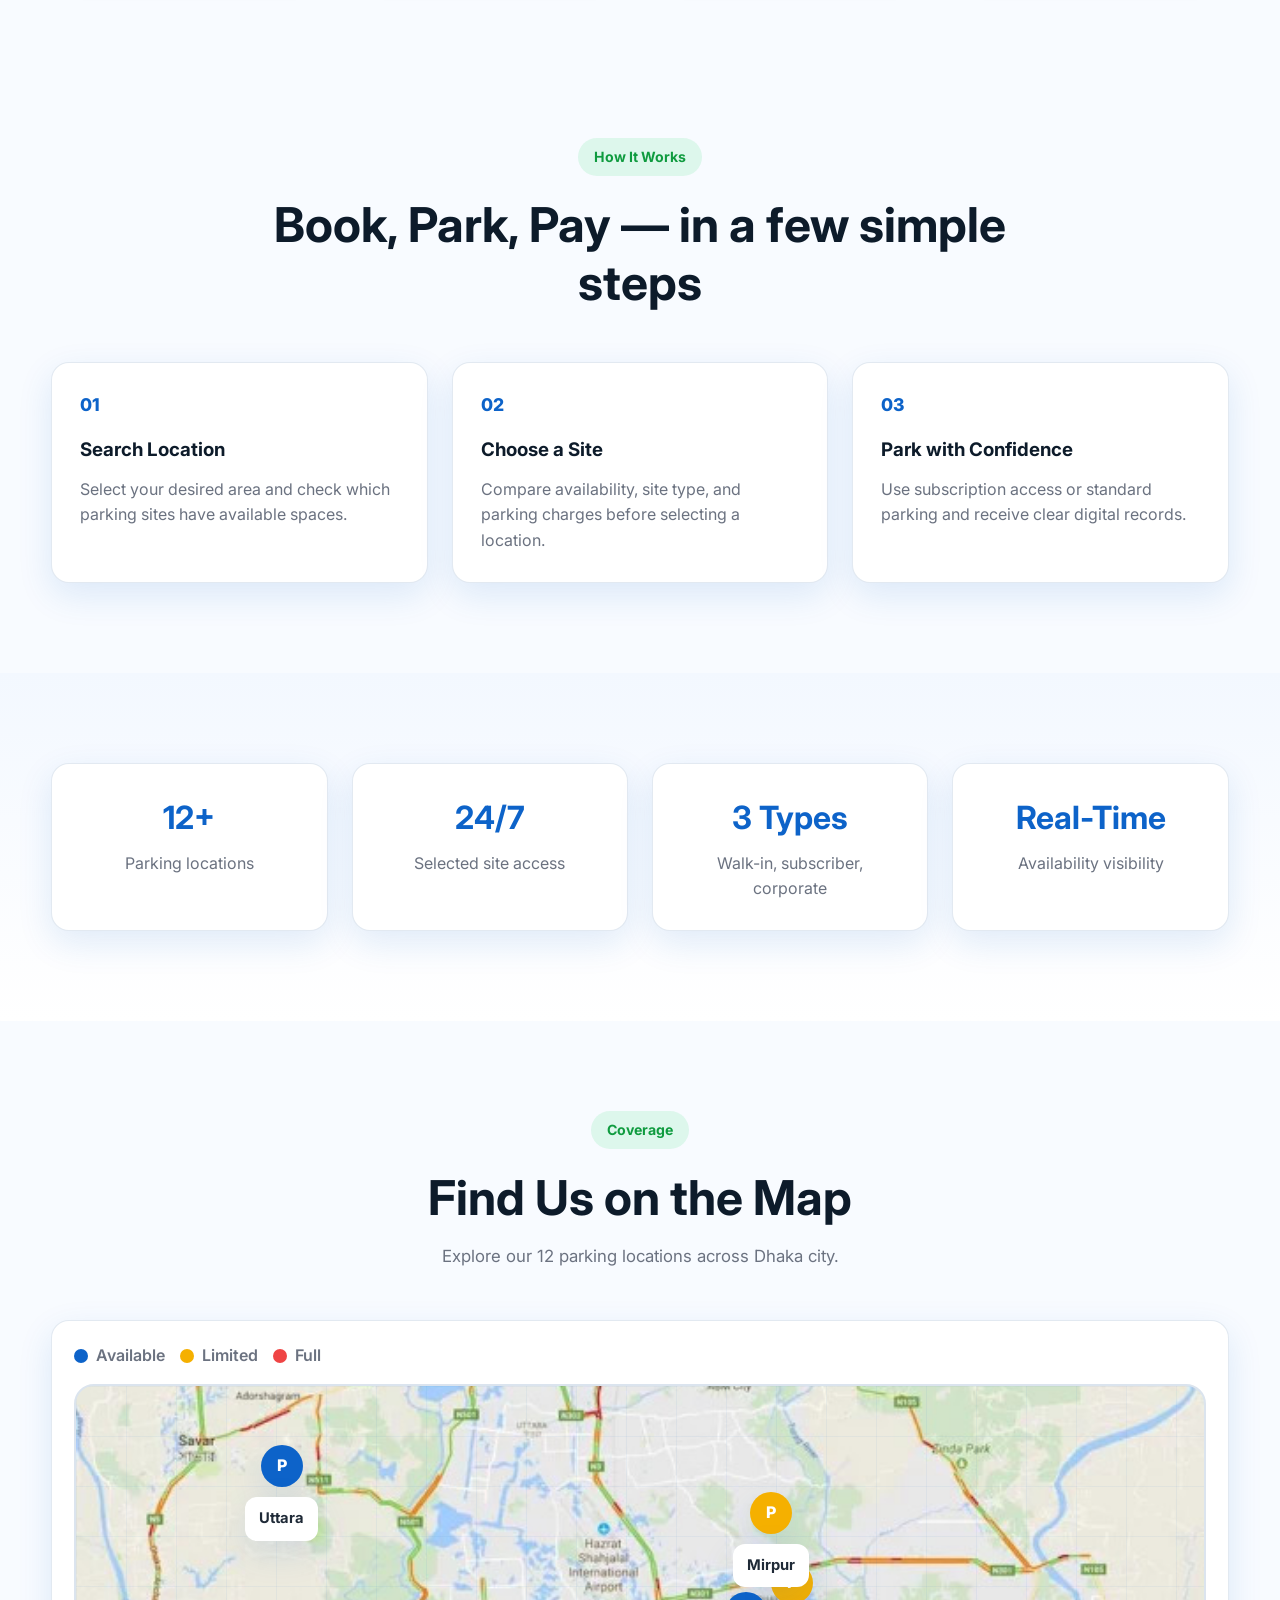
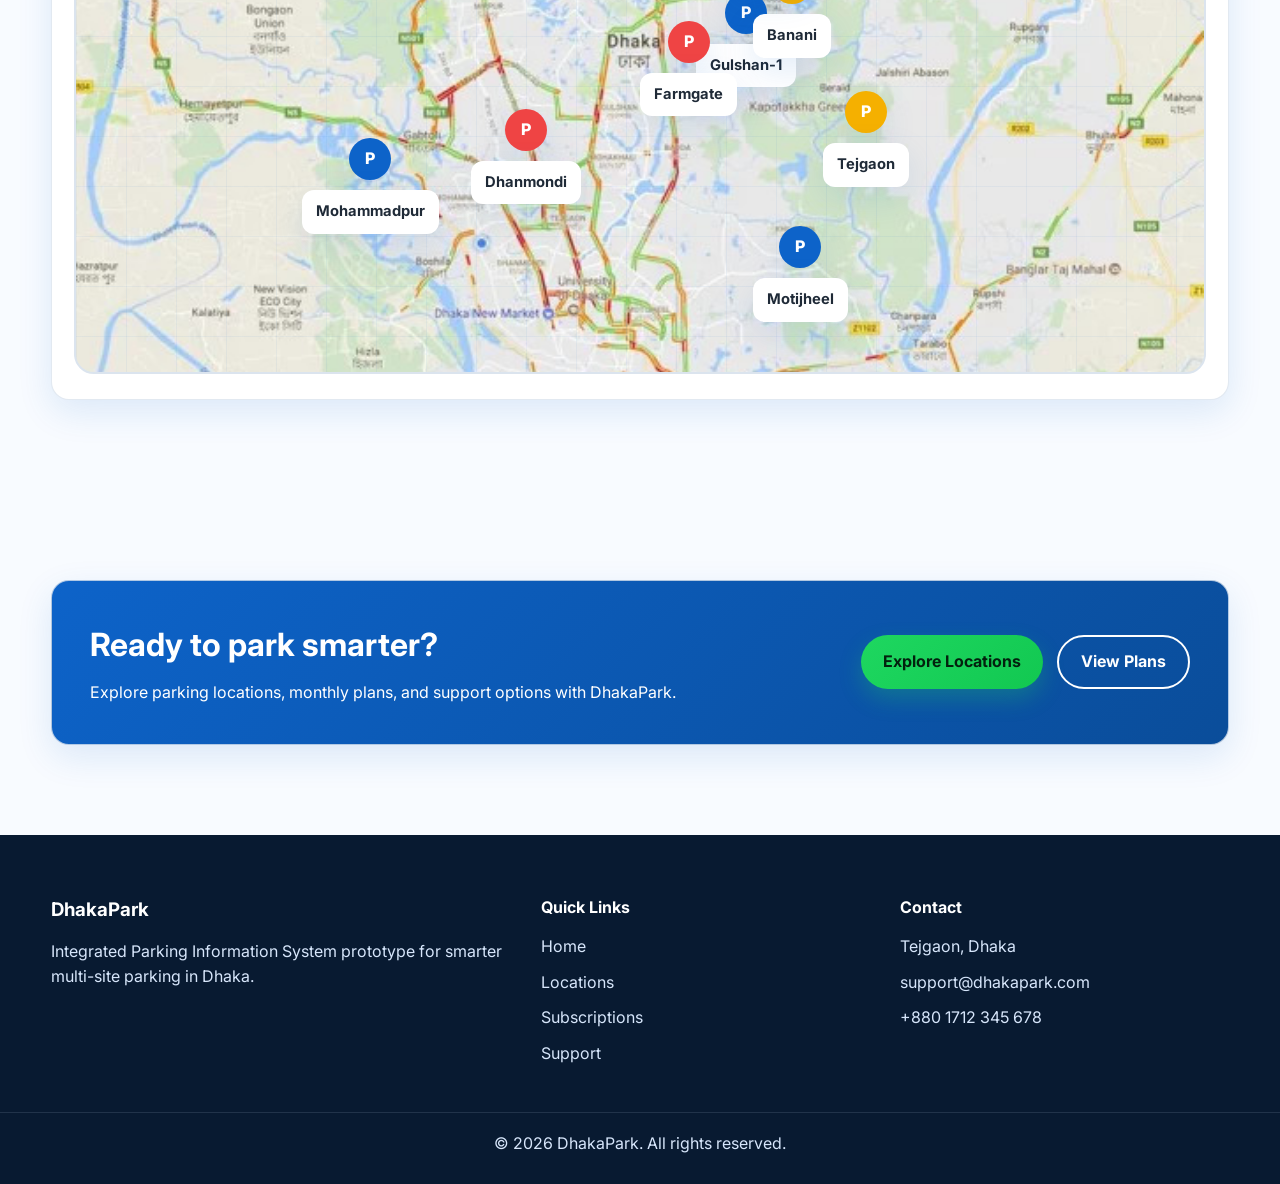
==== commit 1c98f32c: "improved dashboard header with user profile and logout" ====
--- a/index.html
+++ b/index.html
@@ -162,47 +162,47 @@
           
           <div class="map-marker marker-a" style="top: 35%; left: 55%;">
             <span>P</span>
-            <div class="map-label">Gulshan-1 (Available)</div>
+            <div class="map-label">Gulshan-1</div>
           </div>
           
           <div class="map-marker marker-b" style="top: 30%; left: 45%;">
             <span>P</span>
-            <div class="map-label">Banani (Limited)</div>
+            <div class="map-label">Banani</div>
           </div>
           
           <div class="map-marker marker-c" style="top: 55%; left: 35%;">
             <span>P</span>
-            <div class="map-label">Dhanmondi (Full)</div>
+            <div class="map-label">Dhanmondi</div>
           </div>
           
           <div class="map-marker marker-a" style="top: 75%; left: 60%;">
             <span>P</span>
-            <div class="map-label">Motijheel (Available)</div>
+            <div class="map-label">Motijheel</div>
           </div>
 
           <div class="map-marker marker-a" style="top: 10%; left: 15%;">
             <span>P</span>
-            <div class="map-label">Uttara (Available)</div>
+            <div class="map-label">Uttara</div>
           </div>
 
           <div class="map-marker marker-b" style="bottom: 15%; right: 35%;">
             <span>P</span>
-            <div class="map-label">Mirpur (Limited)</div>
+            <div class="map-label">Mirpur</div>
           </div>
 
           <div class="map-marker marker-c" style="top: 40%; left: 50%;">
             <span>P</span>
-            <div class="map-label">Farmgate (Full)</div>
+            <div class="map-label">Farmgate</div>
           </div>
 
           <div class="map-marker marker-a" style="top: 60%; left: 20%;">
             <span>P</span>
-            <div class="map-label">Mohammadpur (Available)</div>
+            <div class="map-label">Mohammadpur</div>
           </div>
 
           <div class="map-marker marker-b" style="top: 52%; left: 58%;">
             <span>P</span>
-            <div class="map-label">Tejgaon (Limited)</div>
+            <div class="map-label">Tejgaon</div>
           </div>
         </div>
       </div>
--- a/css/style.css
+++ b/css/style.css
@@ -119,6 +119,46 @@
   display: flex;
   align-items: center;
   gap: 12px;
+}
+
+.user-profile {
+  display: flex;
+  align-items: center;
+  gap: 12px;
+  padding: 4px 4px 4px 16px;
+  background: #f1f5f9;
+  border-radius: 999px;
+  border: 1px solid var(--border);
+}
+
+.user-info {
+  display: flex;
+  flex-direction: column;
+  text-align: right;
+}
+
+.user-name {
+  font-size: 0.9rem;
+  font-weight: 700;
+  color: var(--dark);
+  line-height: 1.2;
+}
+
+.user-role {
+  font-size: 0.75rem;
+  color: var(--muted);
+}
+
+.user-avatar {
+  width: 36px;
+  height: 36px;
+  background: var(--primary);
+  color: white;
+  border-radius: 50%;
+  display: grid;
+  place-items: center;
+  font-weight: 700;
+  font-size: 0.85rem;
 }
 
 .menu-toggle {
